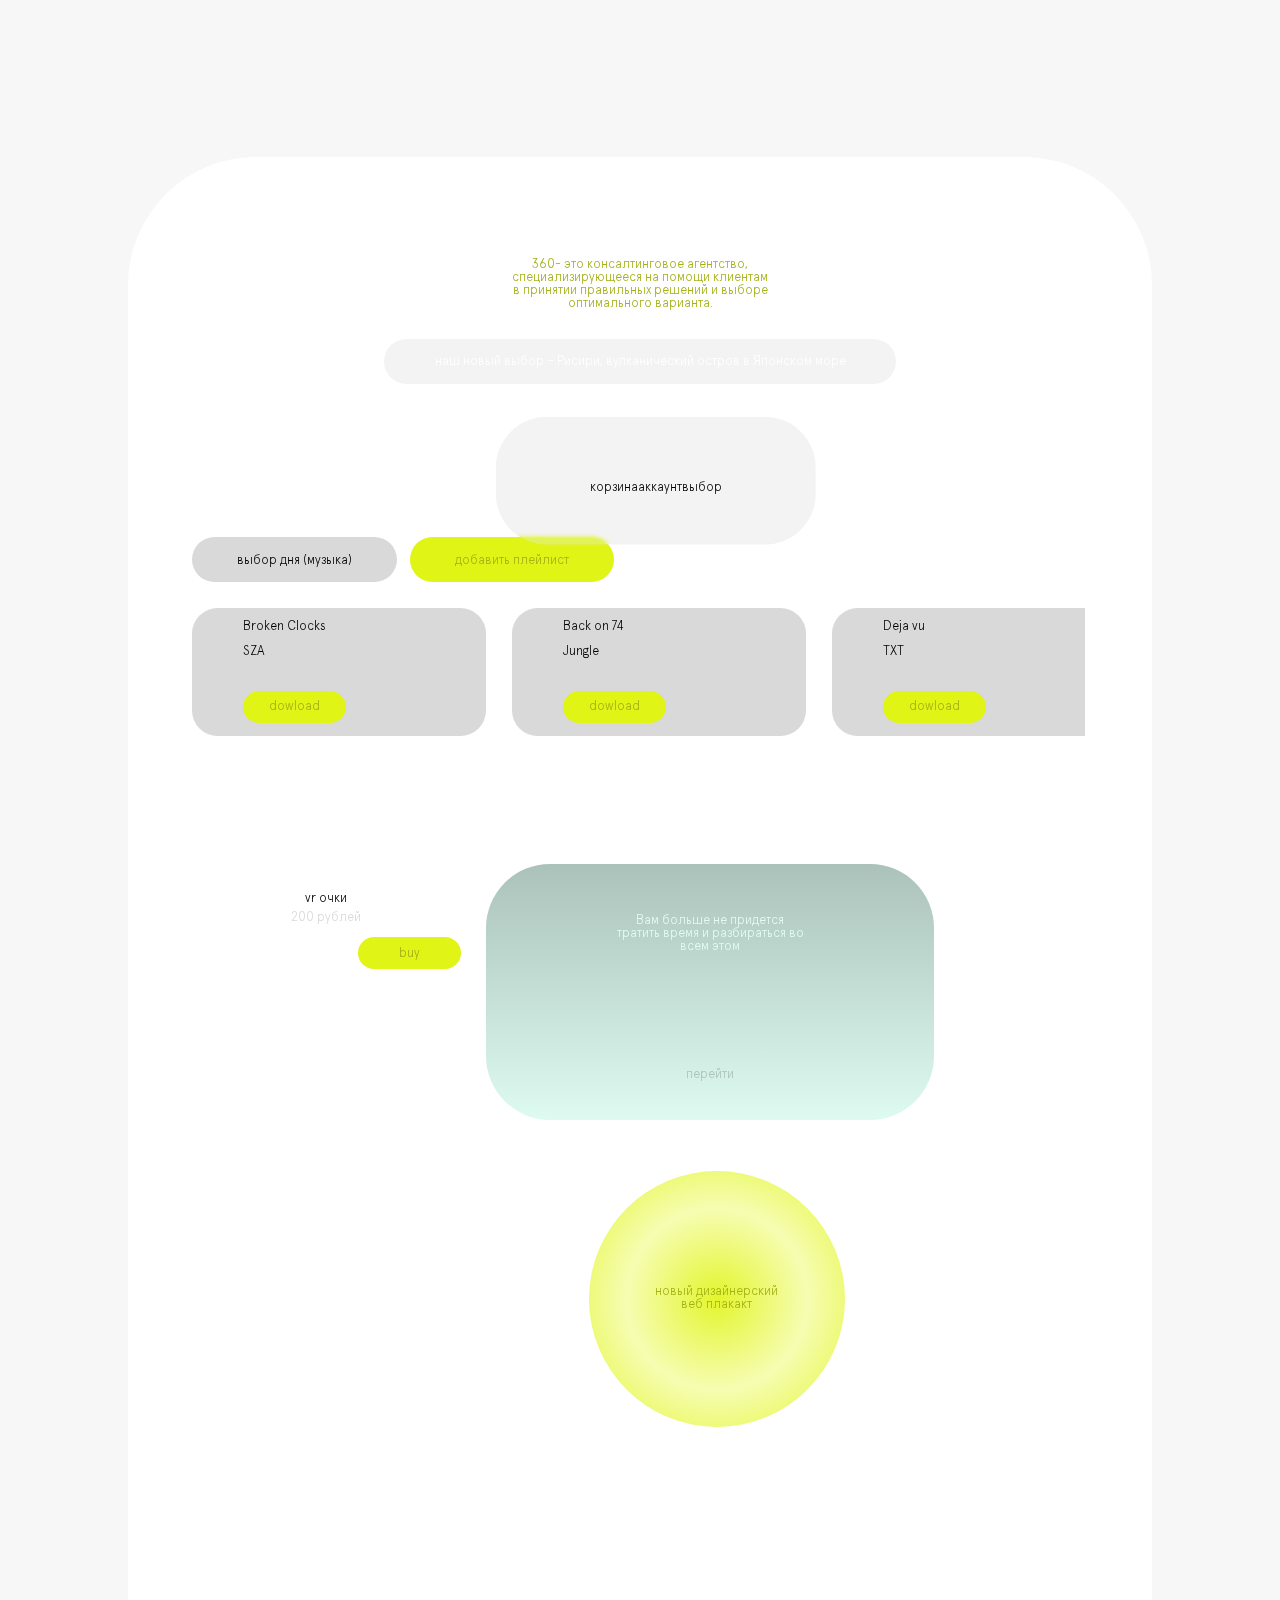
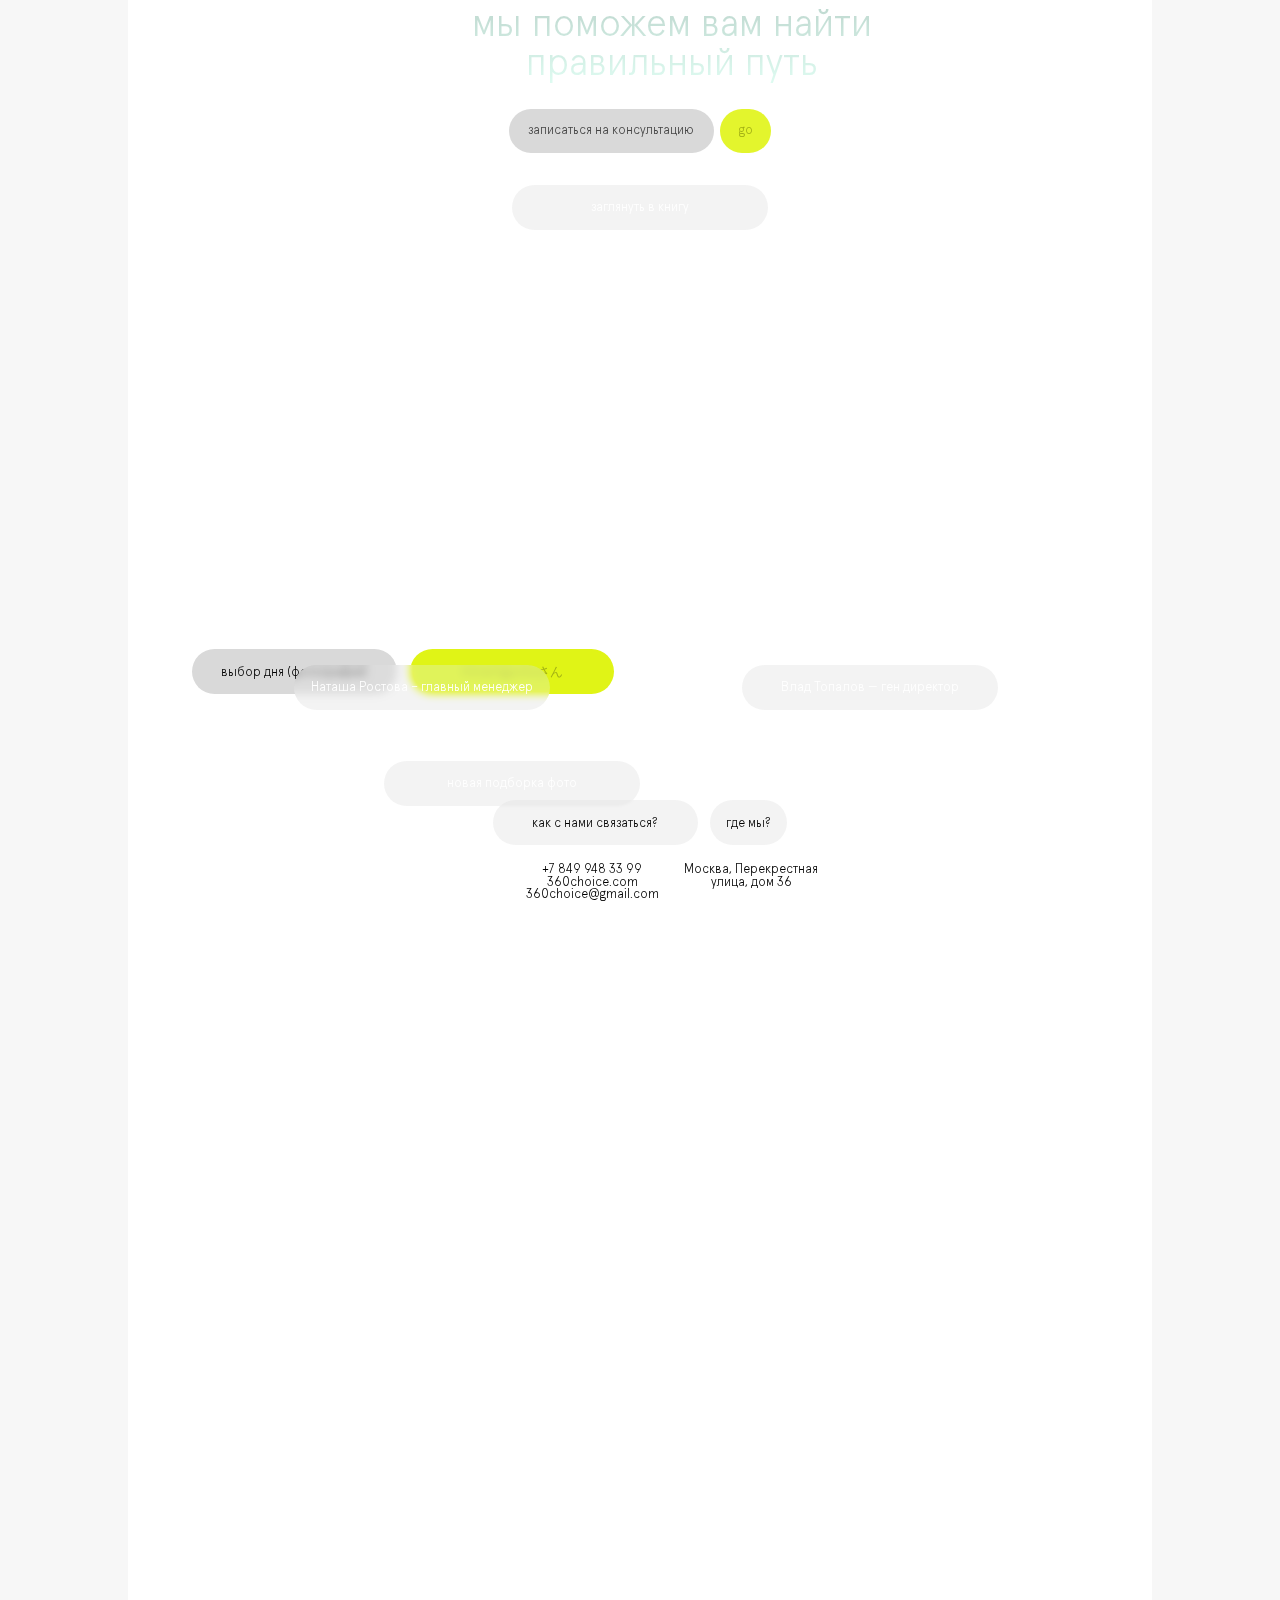
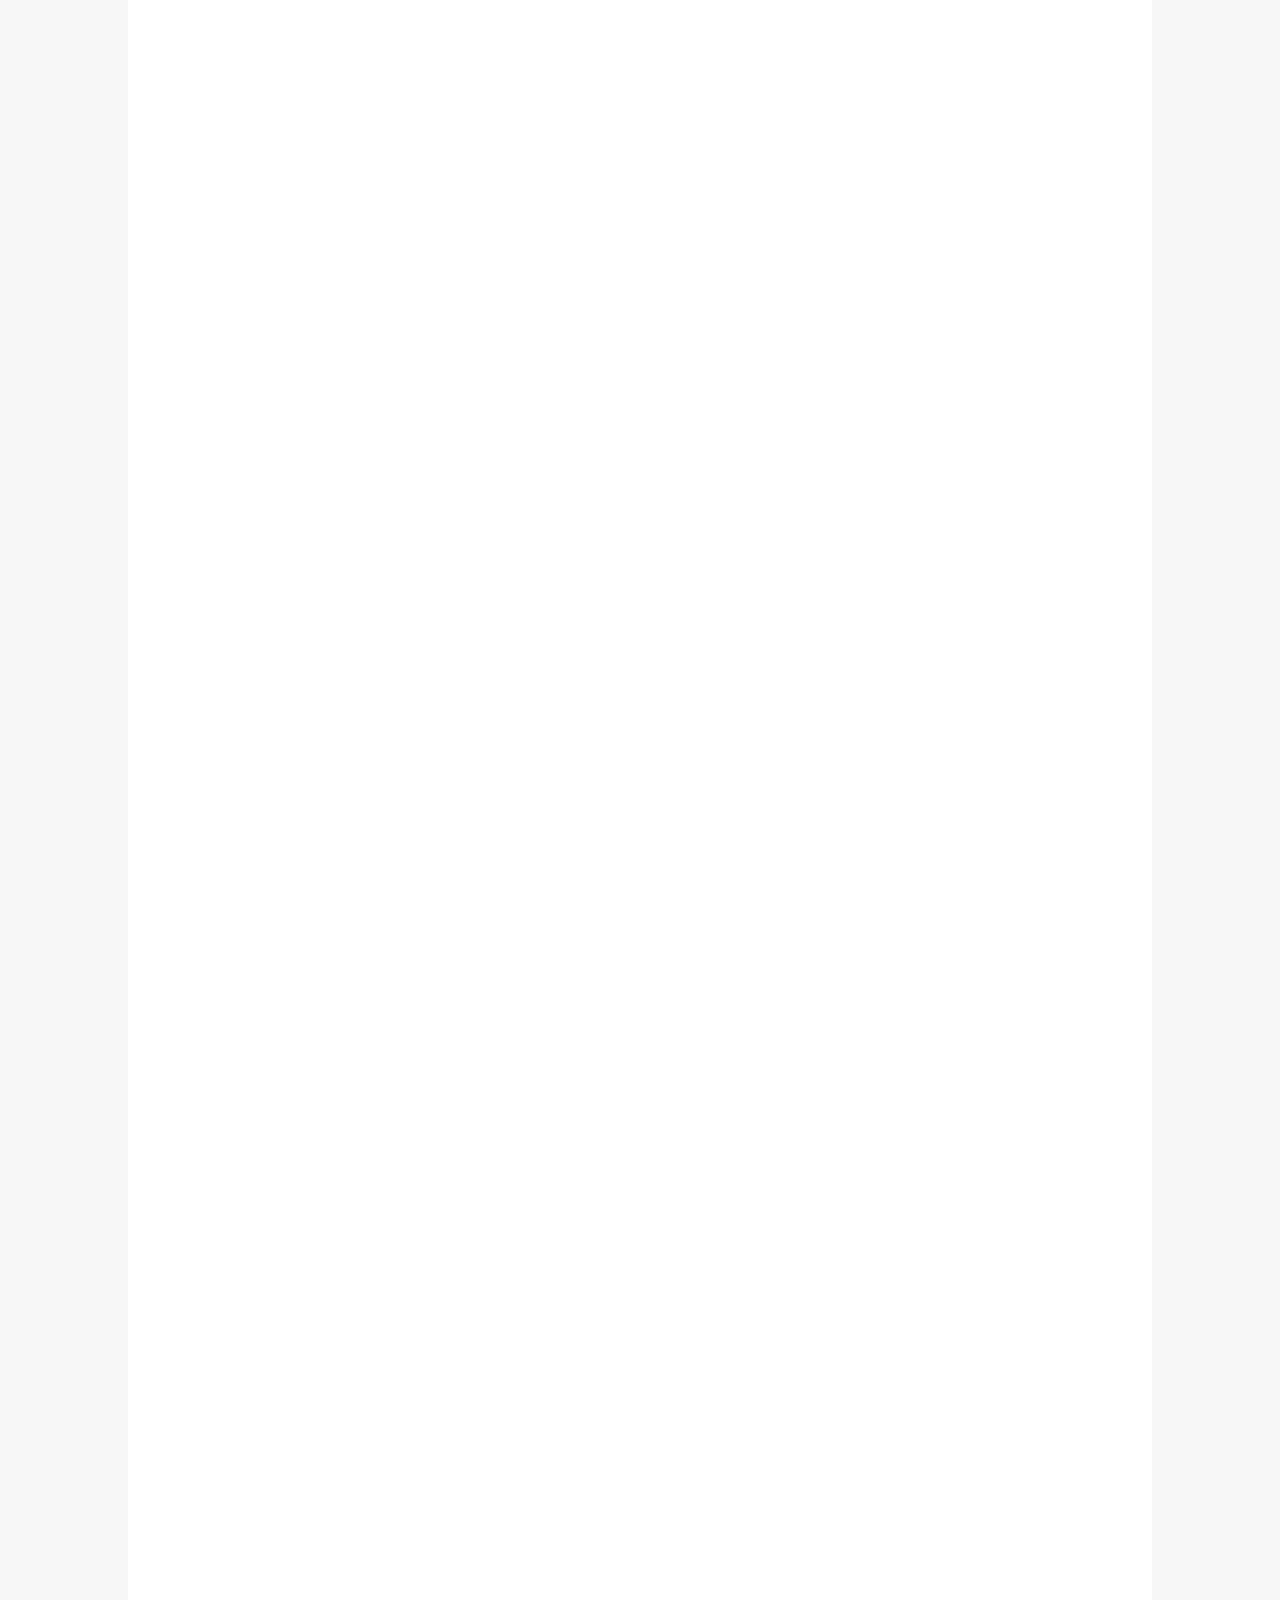
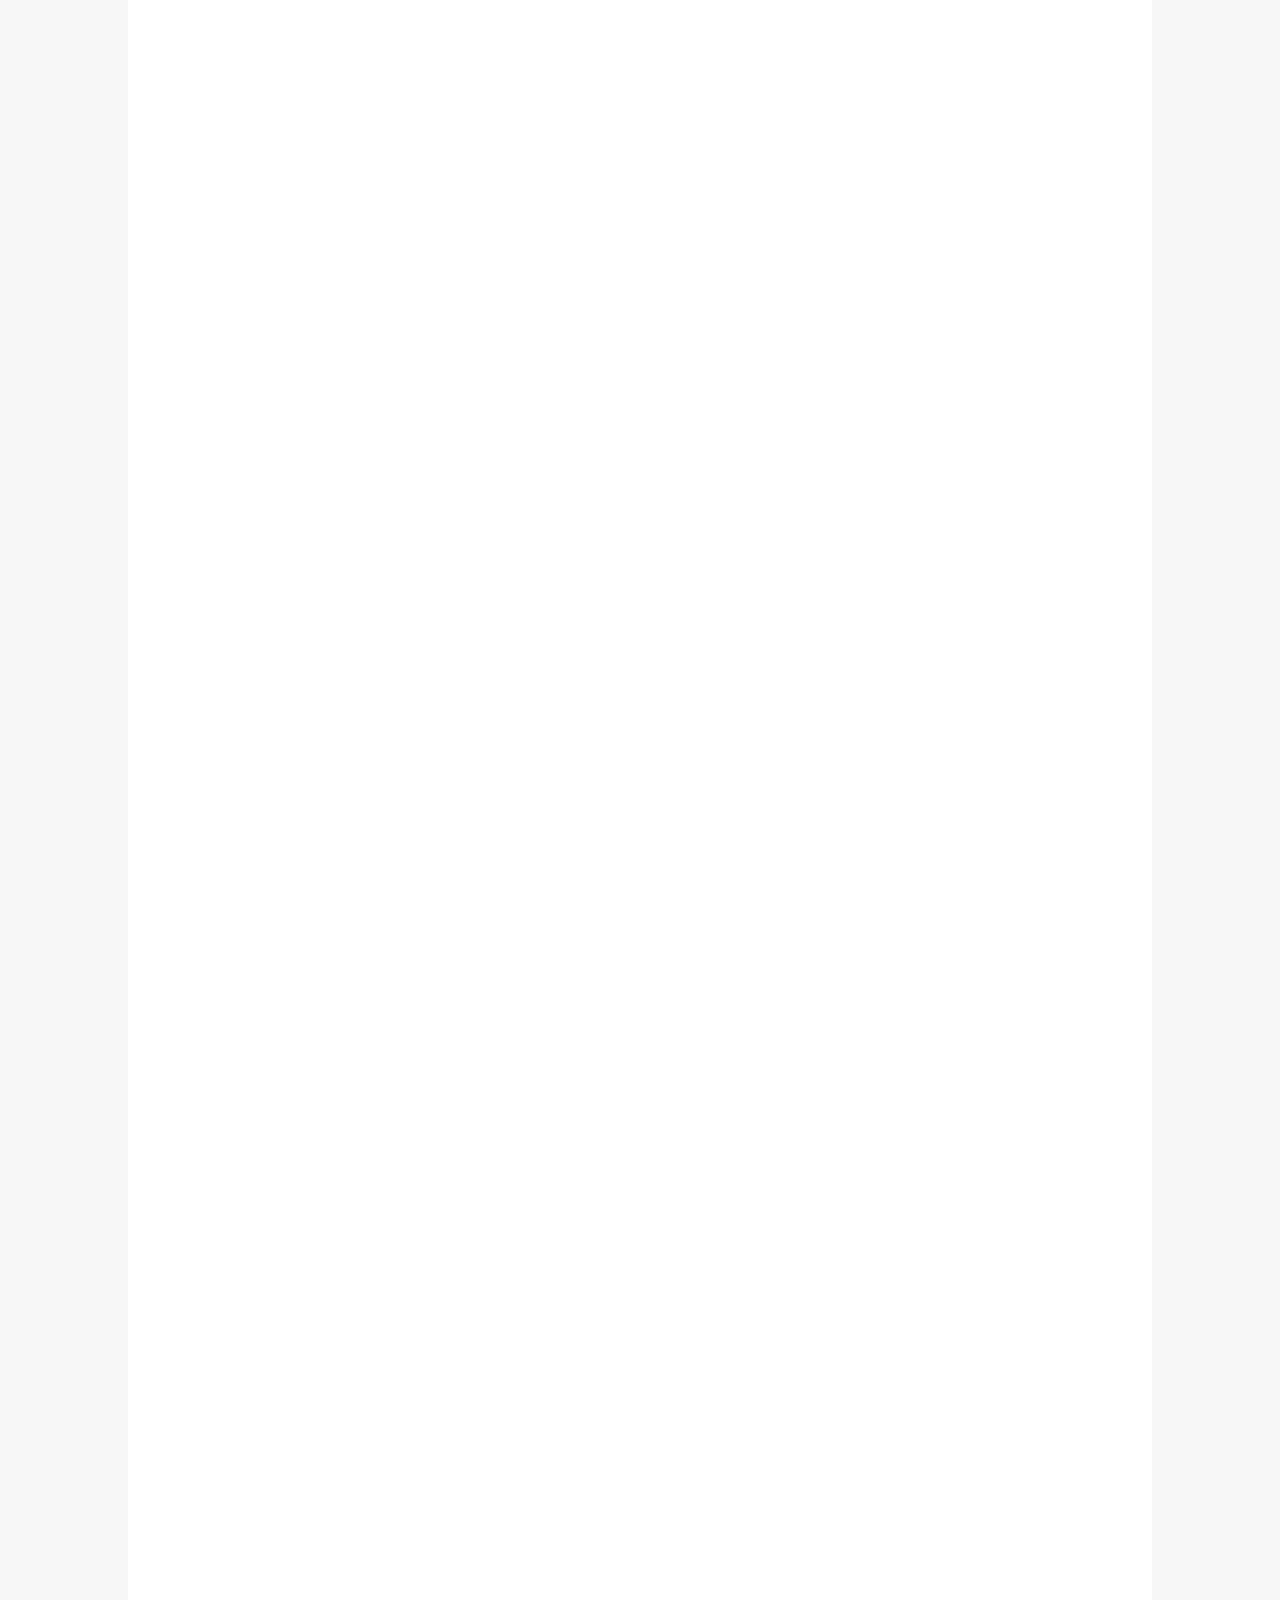
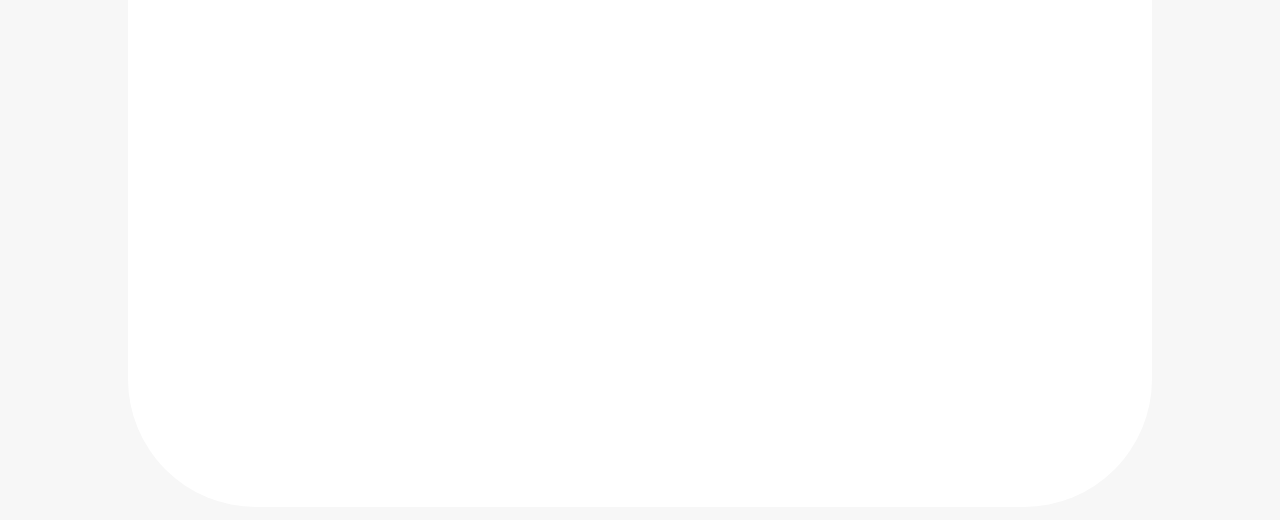
==== index.html @ fab10bd6 "Add files via upload" ====
<!DOCTYPE html>
<html lang="ru" dir="ltr">
  <head>
    <meta charset="utf-8">
    <meta name="viewport" content="width=device-width, initial-scale=1.0">
    <title>.</title>
      <link rel="icon" href=""> 
      <link href="./stylesheets/style.css" rel="stylesheet" type="text/css"/>
      <script src="./javascripts/java-script.js" charset="utf-8"></script>
      <script src="./javascripts/alert.js" charset="utf-8"></script>
      <script src="./javascripts/menu.js" charset="utf-8"></script>
  </head>
  <body>
  <style> body{background: #F7F7F7;} </style>
  
  <!-- меню плюс лого -->
    <a href="index.html"><div class="logo"><img src="img/logo.png" alt=""></div></a>
      
  <!--окно меню -->
  <div class="menuopen menuindex">
    <img class="menuclose" src="./img/close.png" alt="">
    <a href="service.html"><div class="u"><h1>услуги</h1></div></a>
    <a href="book.html"><div class="b"><h1>книги</h1></div></a>
    <a href="shop.html"><div class="m"><h1>мерч</h1></div></a>
    <a href="posters.html"><div class="s"><h1>события</h1></div></a>
  </div>

      <!-- движещееся меню -->
      <div class="divmenubar">
        <div class="cartdiv"> 
          <img  class="cartcross"  src="./img/close.png" alt="">
          <div class="pen">
            <img src="./img/pen.png" alt="">
            <h1>набор карандашей <br>200 рублей</h1>
          </div>
          <div class="order"><h1>оформить заказ</h1></div>
        </div>

        <div class="accountdiv"> 
        <img  class="closeimg3"  src="./img/close.png" alt="">
          <img class="accountface" src="./img/accountface.png" alt="">
          <h1>анна клейменова</h1>
          <h1>жен/ 27.05.2000</h1>
          <div class="history"><h1>история заказов</h1></div>
        </div>

        <div class="choicediv"> 
          <img  class="choicecross"  src="./img/close.png" alt="">
          <h1>у вас пока ничего не добавлено</h1>
          <div class="historyadd"><h1>добавить</h1></div>
        </div>
      <div class="menubar">
        <div class="cart">
          <img class="cartimg" src="img/cart.png" alt="">
          <p>корзина</p>
        </div>
        <div class="account">
          <img class="accountimg" src="img/account.png" alt="">
          <p>аккаунт</p>
        </div>
        <div class="choice"> 
          <img class="choiceimg" src="img/choice.png" alt="">
          <p>выбор</p>
        </div> 
      </div>
    </div>


      <div class="menuallert">
        <div class="menu"> <img class="menu" src="img/menu.png" alt=""></div>
    
        <div class="allertyellow">
            <div class="close1"><img  class="close1img" src="img/close.png" alt=""></div>
            <div>
                <h1>открытие нового филиала–
                Лаборатория решений</h1>
            </div>
        </div>
        <div class="allertblue">
            <div class="close2"><img class="close2img" src="img/close.png" alt=""></div>
            <div>
                <h1>интересные новинки– <br>
                  2 книги о нашем пространстве</h1>
            </div>
        </div>
      </div>


    <!-- основной фрейм -->
      <div class="mainbody">
        <div class="maintext"><h1>360- это консалтинговое агентство, <br> специализирующееся на помощи клиентам <br>
          в принятии правильных решений и выборе <br> оптимального варианта.</h1></div>

          
          <div class="block1">
            <img class="back" src="img/back.png" alt="">
            <!-- текст на фото -->
          <div class="seaphoto">
            <div class="box"><h1 class="seaphototext">наш новый выбор – Рисири, вулканический остров в Японском море</h1>
            </div>
          </div>
          </div>

        <!-- блок 2: выбор дня музыка -->
          <div class="block2">
            <div class="textblock">
            <div  class="musictext1"><h1>выбор дня (музыка)</h1></div>
            <div class="musictext2"><h1>добавить плейлист</h1></div>
          </div>


          <!-- коробочка для карточек -->
          <div class="cardsbox">
          <!-- карточка 1 -->
          <div class="cards">
            <div class="comptmusic">
              <img class="musicimg" src="./img/brokenclocks.png" alt="">

              <div class="musictext3">
              <h1>Broken Clocks</h1>
              <p>SZA</p>
              <div class="dowload"><h1>dowload</h1></div>
            </div>
            </div>
          </div>

          <!-- карточка 2 -->
          <div class="cards">
            <div class="comptmusic">
              <img class="musicimg" src="./img/backon74.png" alt="">
              <div class="musictext3">
              <h1>Back on 74</h1>
              <p>Jungle</p>
              <div class="dowload"><h1>dowload</h1></div>
            </div>
            </div>
          </div>

          <!-- карточка 3 -->
          <div class="cards">
            <div class="comptmusic">
              <img class="musicimg" src="./img/dejavu.png" alt="">
              <div class="musictext3">
              <h1>Deja vu</h1>
              <p>TXT</p>
              <div class="dowload"><h1>dowload</h1></div>
            </div>
            </div>
          </div>

          <!-- карточка 4 -->
          <div class="cards">
            <div class="comptmusic">
              <img class="musicimg" src="./img/glu.png" alt="">

              <div class="musictext3">
              <h1>GLU</h1>
              <p>Usher</p>
              <div class="dowload"><h1>dowload</h1></div>
            </div>
            </div>
          </div>

          <!-- карточка 5 -->
          <div class="cards">
            <div class="comptmusic">
              <img class="musicimg" src="./img/illusion.png" alt="">

              <div class="musictext3">
              <h1>Illusion</h1>
              <p>Dua Lipa</p>
              <div class="dowload"><h1>dowload</h1></div>
            </div>
            </div>
          </div>

          <!-- карточка 6 -->
          <div class="cards">
            <div class="comptmusic">
              <img class="musicimg" src="./img/magnetic.png" alt="">

              <div class="musictext3">
              <h1>Magnetic</h1>
              <p>Illit</p>
              <div class="dowload"><h1>dowload</h1></div>
            </div>
          </div>
          </div>

        </div>
        </div>

        <!-- блок 3: реклама -->
        <div class="block3" >
          <!-- картинка с очками -->
          <div class="vr"> <img class="vrimg" src="./img/vr.png" alt="">
            <div  class="vrtext">
          <h1>vr очки</h1>
          <p>200 рублей</p>
        </div>
          <div class="buy" ><p>buy</p></div>
        </div>

        <!-- ссылка на постеры -->
        <div class="posters">
          <!-- ссылка на первый постер -->
          <a target="_blank" href="https://bossmaria.github.io/360-choice/">
            <div class="poster1">
            <div class="poster1text">
              <h1>Вам больше не придется тратить время
              и разбираться во всем этом</h1>
            <p>перейти </p>
            </div> 
            </div> </a> 

        <!-- ссылка на второй потсер -->
        <a target="_blank" href="https://bossmaria.github.io/-360/">
          <div class="poster2"><h1>новый дизайнерский <br>  веб плакакт</h1></div></a> 
        </div>
      </div>

      <!-- блок 4 -->
      <div class="block4">
        <h2>мы поможем вам найти<br> правильный путь </h2>
        </div>

        <!-- блок 5 -->
      <div class="block5">
        <div class="block5text"><h1>записаться на консультацию</h1></div>
        <div class="block5text1"><p>go</p></div>
      </div>

      <!-- блок 6 -->
      <div class="block6">
        <div> 
          <div class="woman"> <img src="./img/businesswoman .png" alt=""> </div>
        <div class="girltext1"><h1>Наташа Ростова – главный менеджер</h1></div>
        <div class="girltext2"><h1>мне нравится помогать наши
          клиента, это работа мечты</h1>
        <img class="left" src="./img/left.png" alt=""></div>
        </div>

        <div> <img class="man"src="./img/businessman .png" alt="">
          <div class="mantext1"><h1>Влад Топалов — ген директор</h1></div>
          <div class="mantext2"><h1>люблю решать сложные задачи,<br>
            поэтому и работаю здесь</h1>
          <img class="right" src="./img/right.png" alt=""></div>
        </div>
      </div>

      <!-- блок 7 -->
      <div class="block7">
        <div ><img class="space" src="./img/space.png" alt="">
        </div>
        <a href="book.html"><div class="booktext"><h1>заглянуть в книгу</h1></div></a>
        
      </div>

      <!-- блок 8 -->
      <div class="block8">
        <div class="mountaindiv">
          <h1>новая подборка фото</h1>
          <img class="mountain" src="./img/mountain.png" alt=""></div>
        <img class="waterfall" src="./img/waterfall.png" alt="">
      </div>
        
      <!-- блок 9 -->
      <div class="block9">
        <div  class="phototext1"><h1>выбор дня (фотография)</h1></div>
        <div class="phototext2"><h1>minamigaokaさん</h1></div>
      </div>

      <!-- блок 10 -->
      <div class="block10">
        <img src="./img/гиф.gif" alt="">
      </div>

      <!-- footer -->
      <div class="footer">
        <div class="footerpart"> 
          <div class="footertext"> <h1>как с нами связаться?</h1></div> 
          <div class="footertext1"> <p>где мы?</p> </div> 
        </div>

        <div class="footerpart1" >
          <h1>+7 849 948 33 99 <br>
            360choice.com <br>
            360choice@gmail.com</h1>
          <p> Москва, Перекрестная <br> улица, дом 36</p>
        </div>
      </div>
          
      </div>

  </body>
</html>
---- stylesheets/style.css ----
@import "reset.css";/* сбрoc настроек браузера */
@import "content.css"; /* контент / содержимое  */
@import "adaptive.css";/* адаптивность */
@import "shop.css";/* магазин */
@import "poster.css";/* posters */
@import "service.css";/* service */
@import "book.css";/* book */
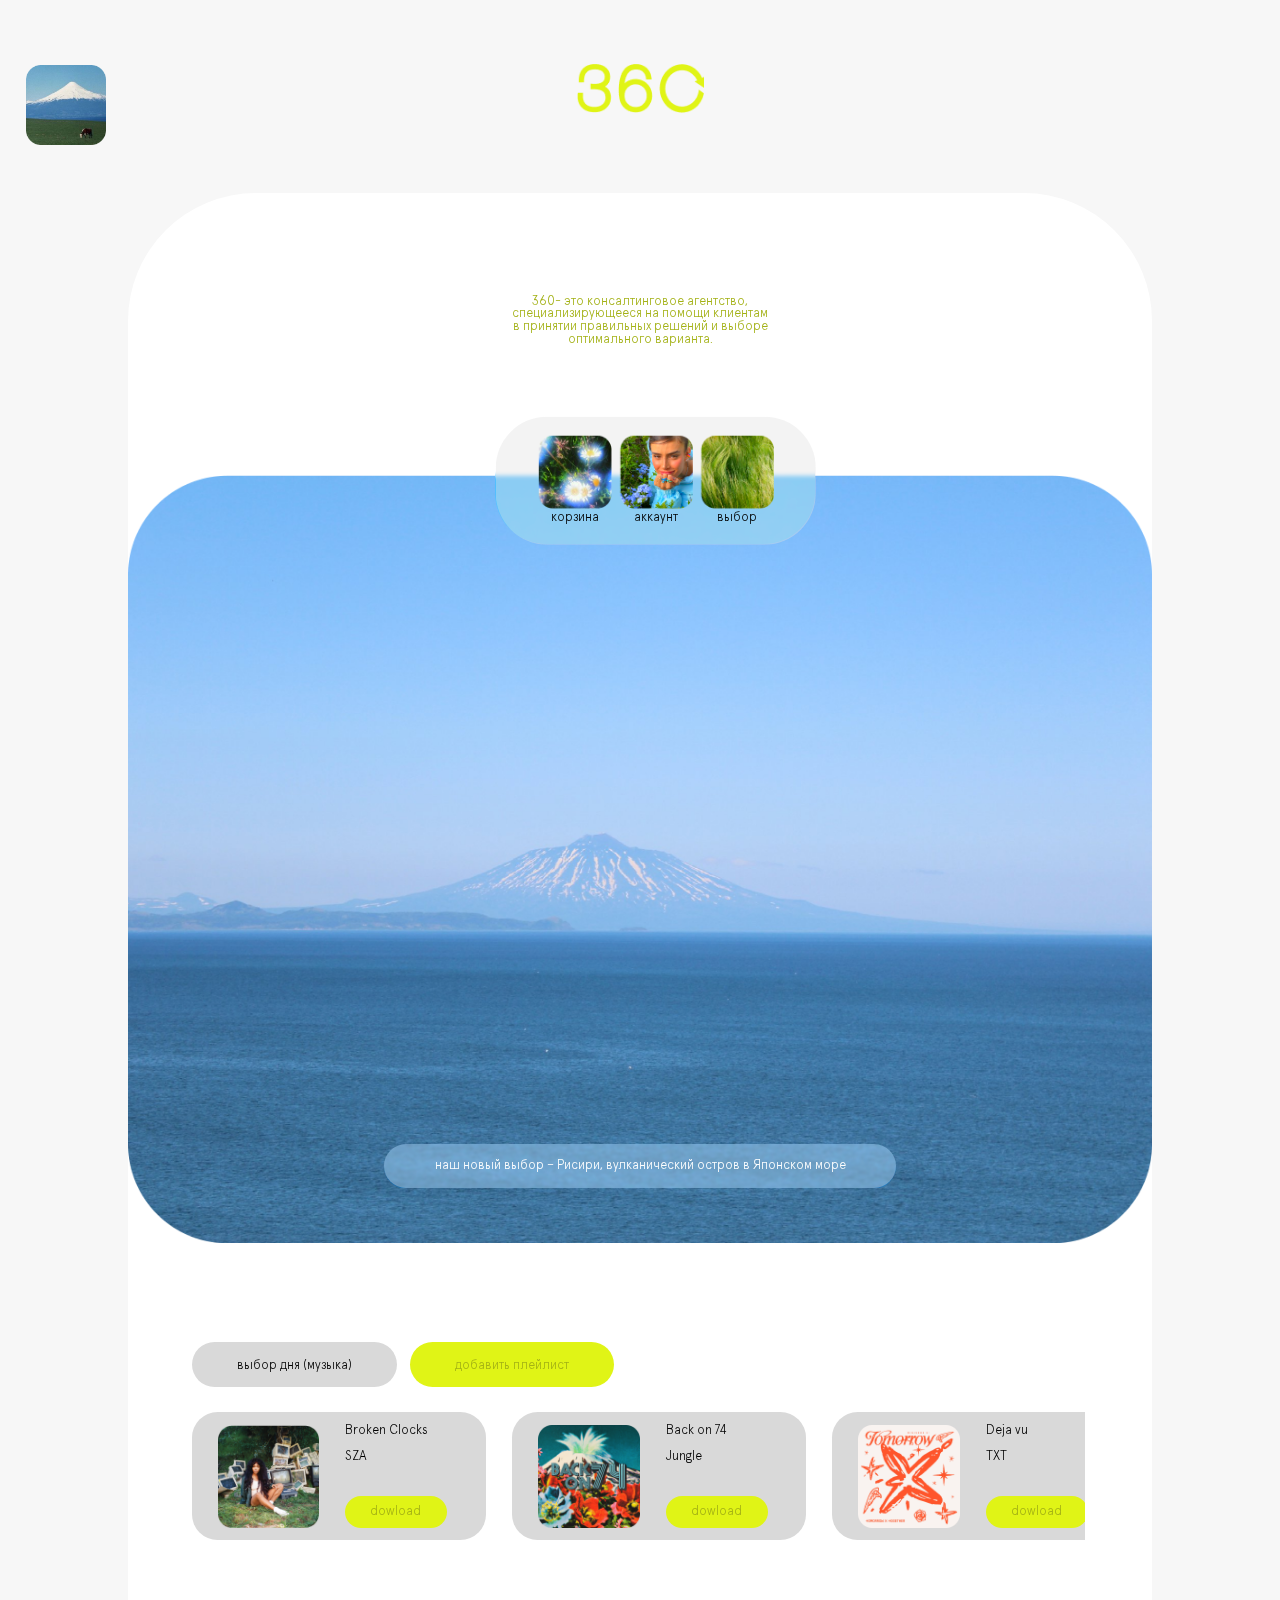
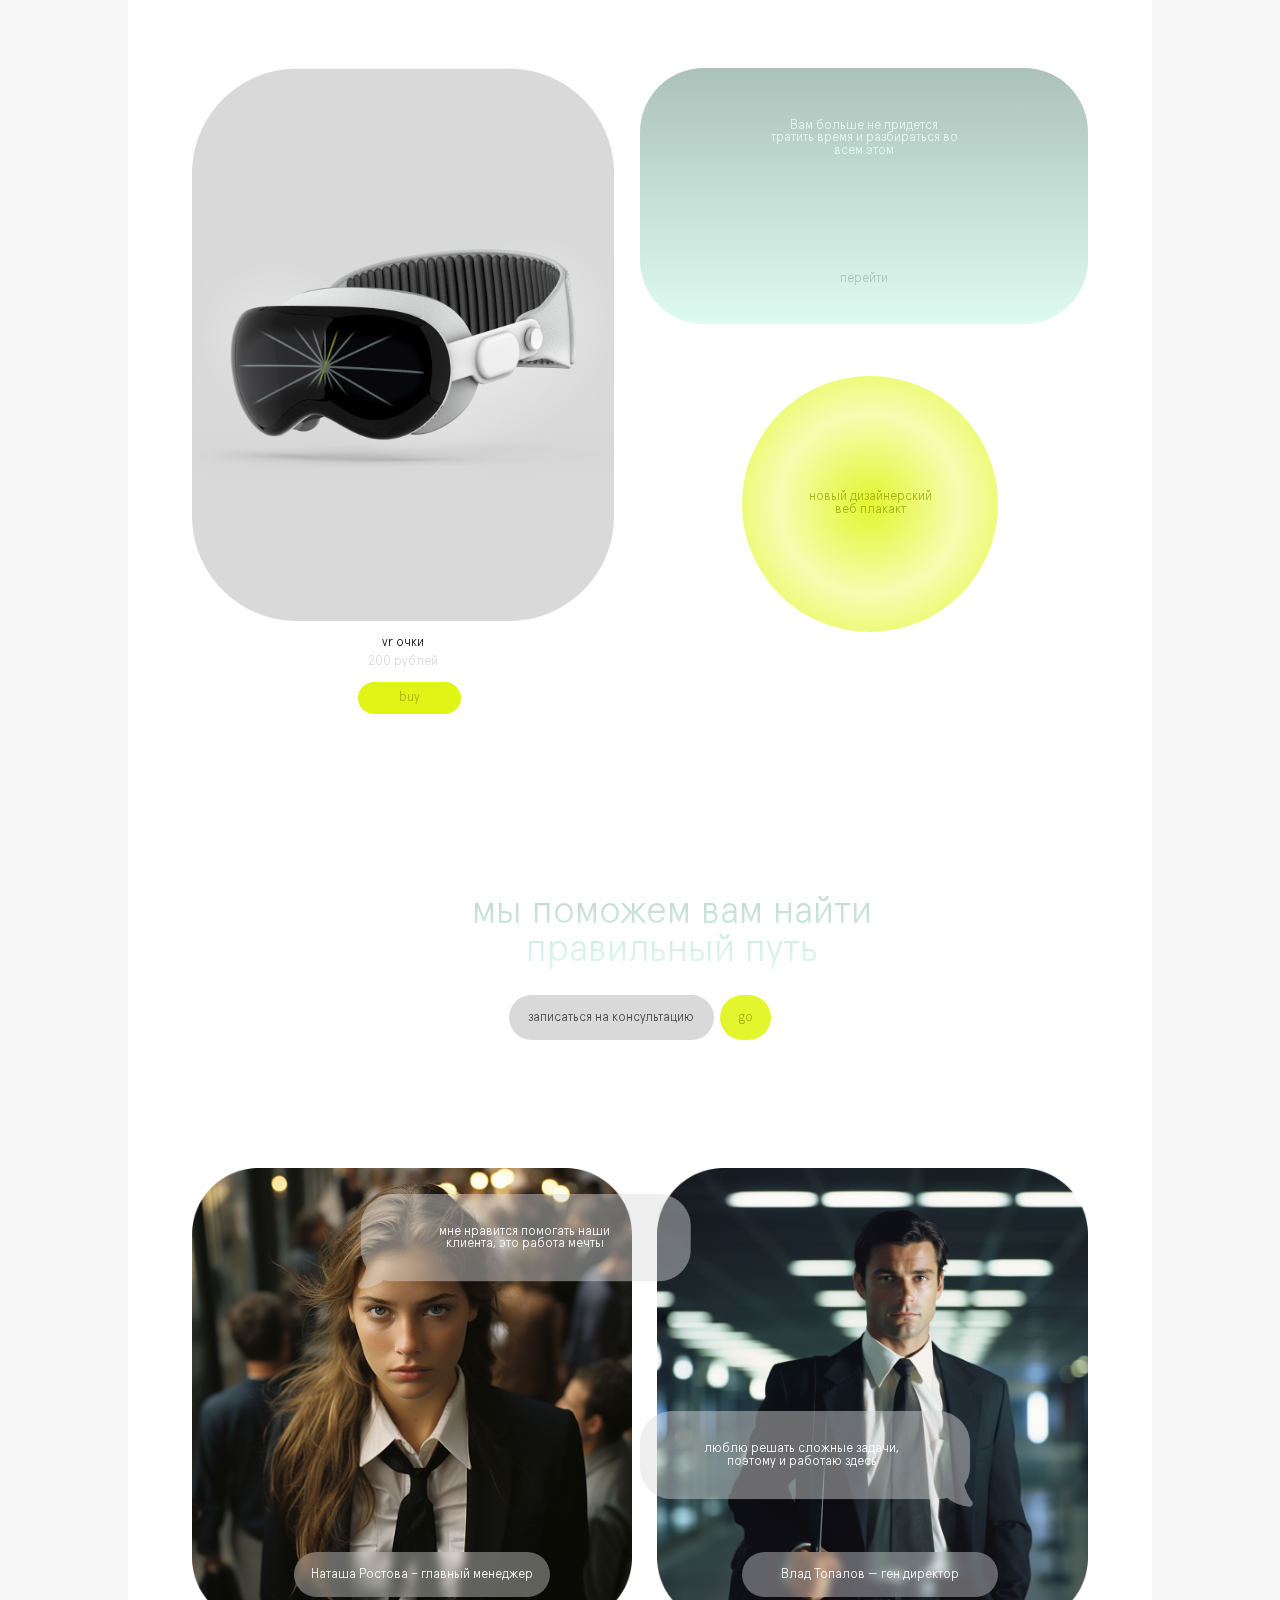
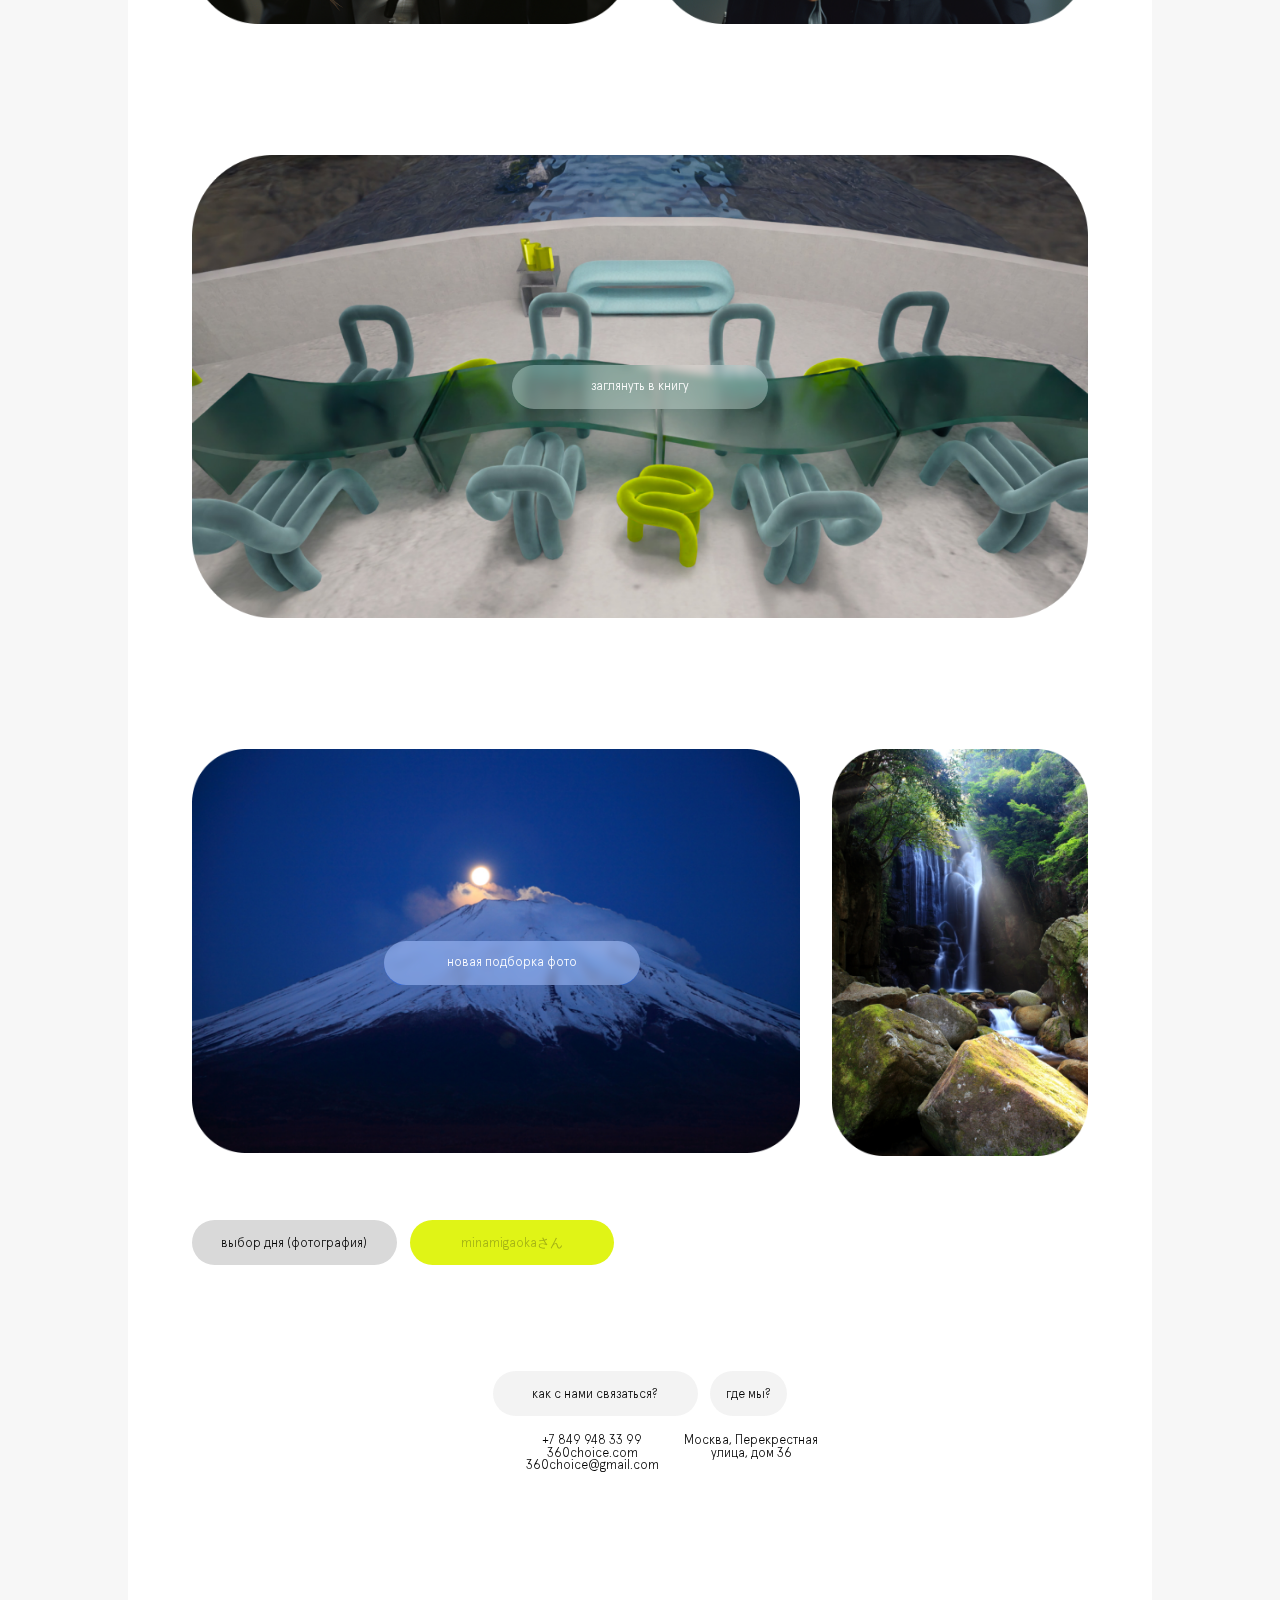
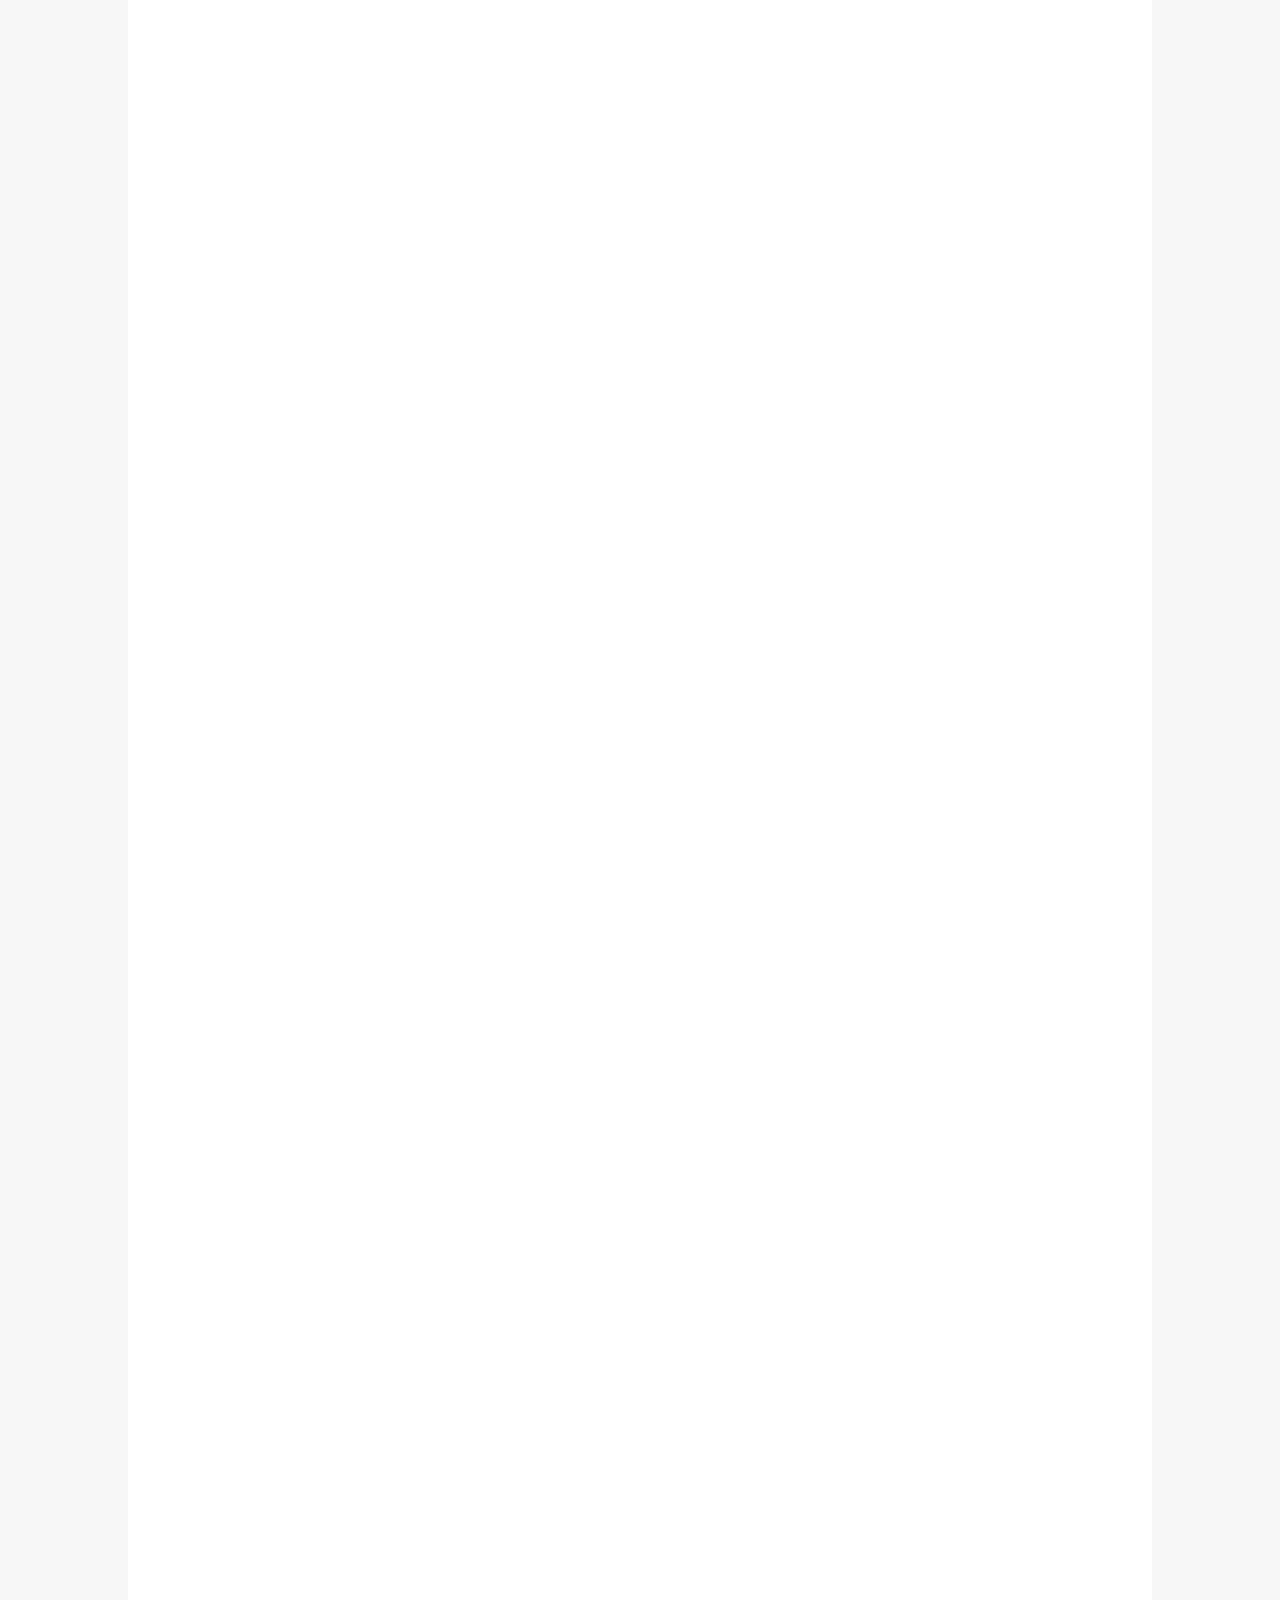
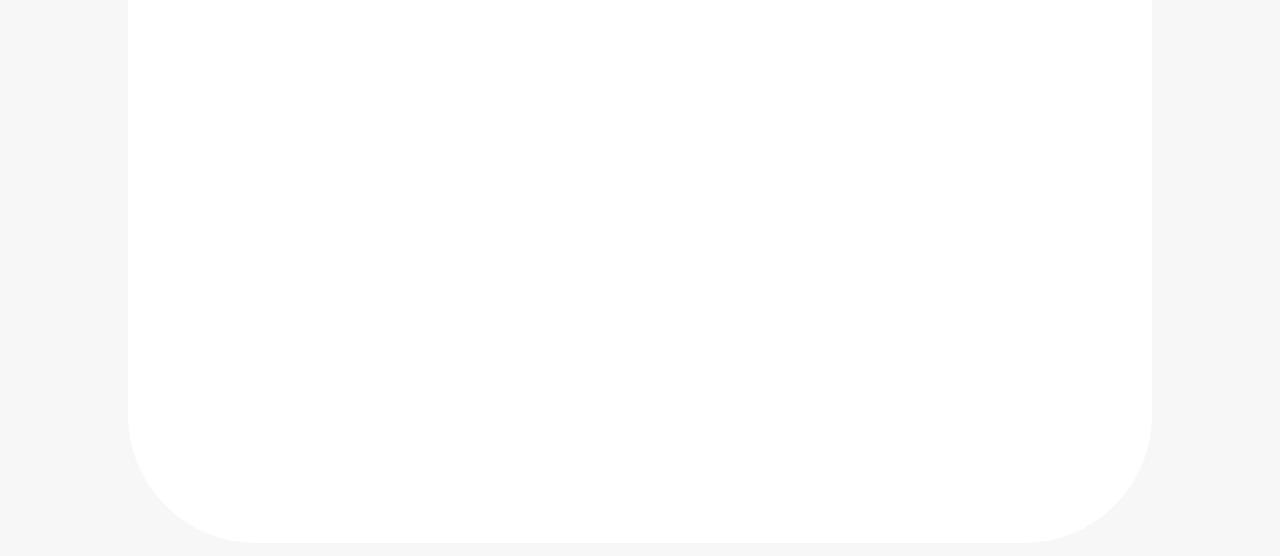
==== commit 2b9292b3: "Add files via upload" ====
--- a/index.html
+++ b/index.html
@@ -3,8 +3,8 @@
   <head>
     <meta charset="utf-8">
     <meta name="viewport" content="width=device-width, initial-scale=1.0">
-    <title>.</title>
-      <link rel="icon" href=""> 
+    <title>360</title>
+      <link rel="icon" type="image/png" href="./img/Union.png"> 
       <link href="./stylesheets/style.css" rel="stylesheet" type="text/css"/>
       <script src="./javascripts/java-script.js" charset="utf-8"></script>
       <script src="./javascripts/alert.js" charset="utf-8"></script>
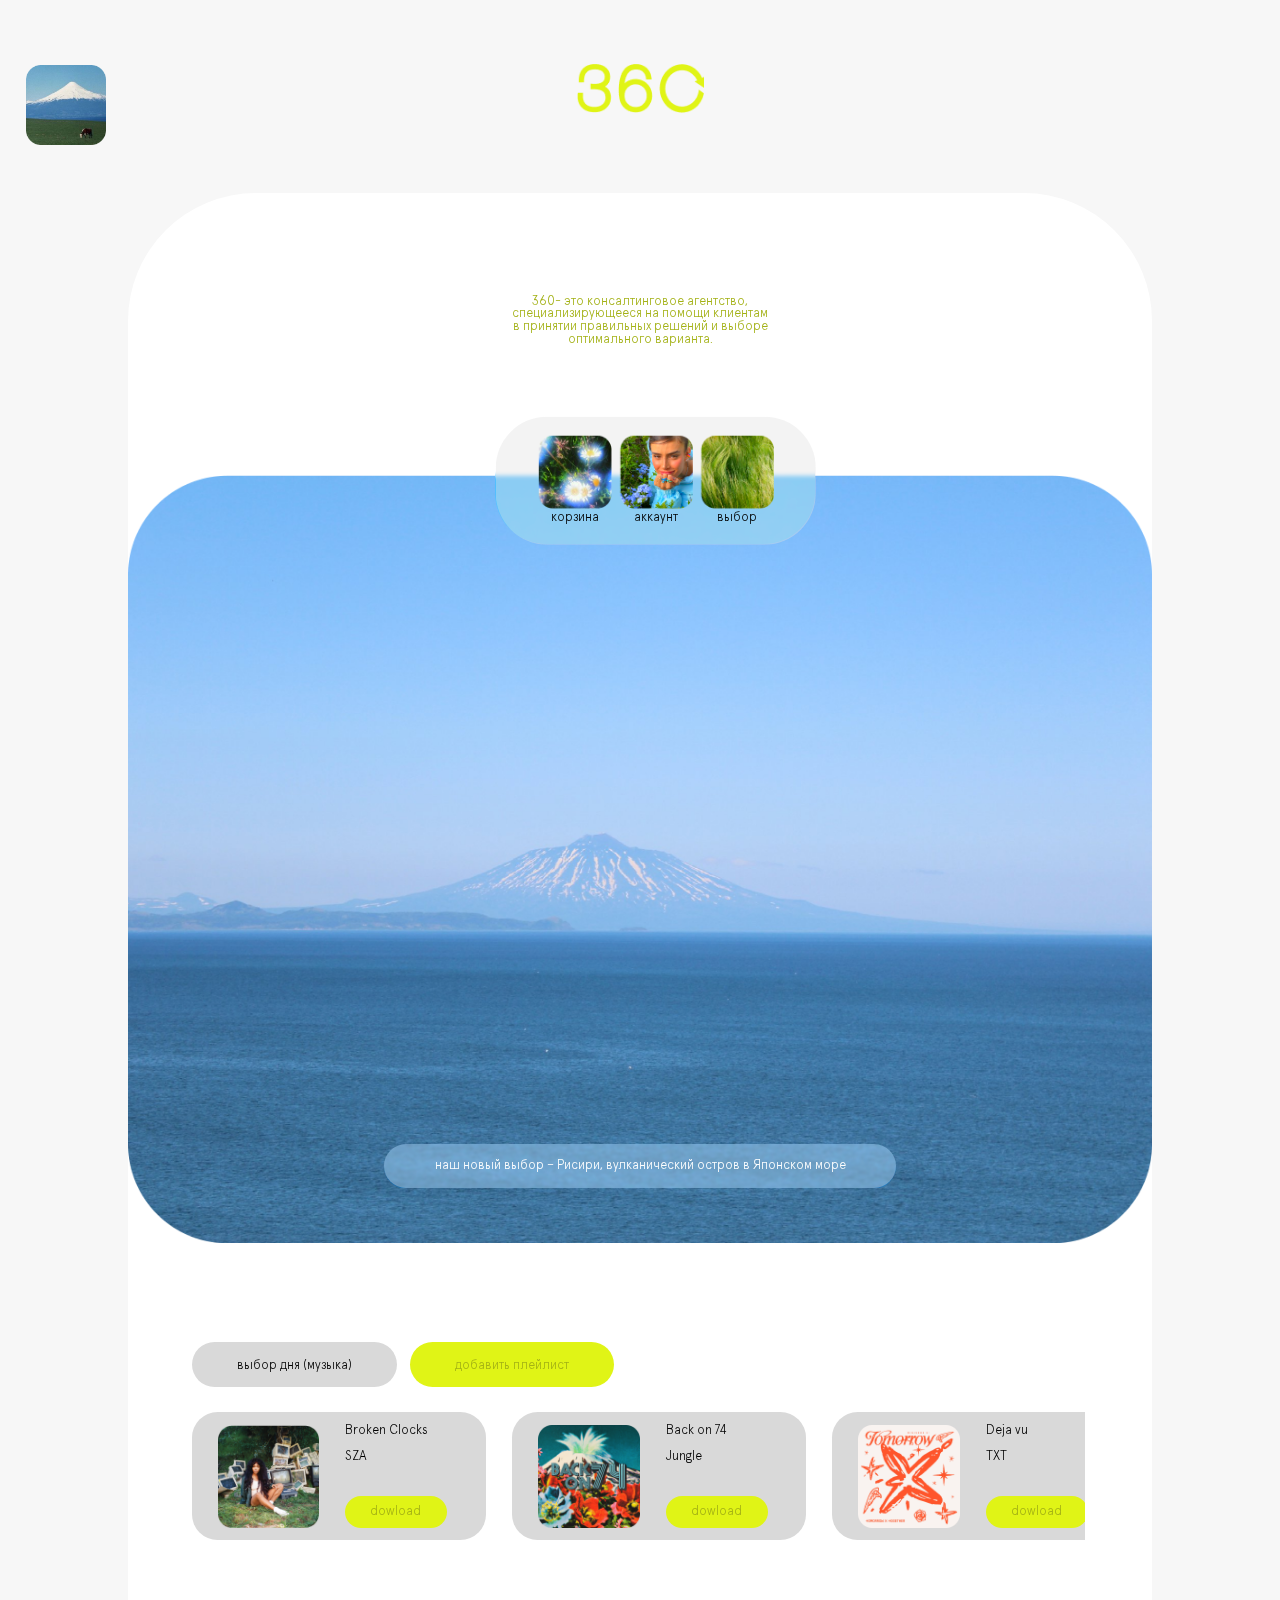
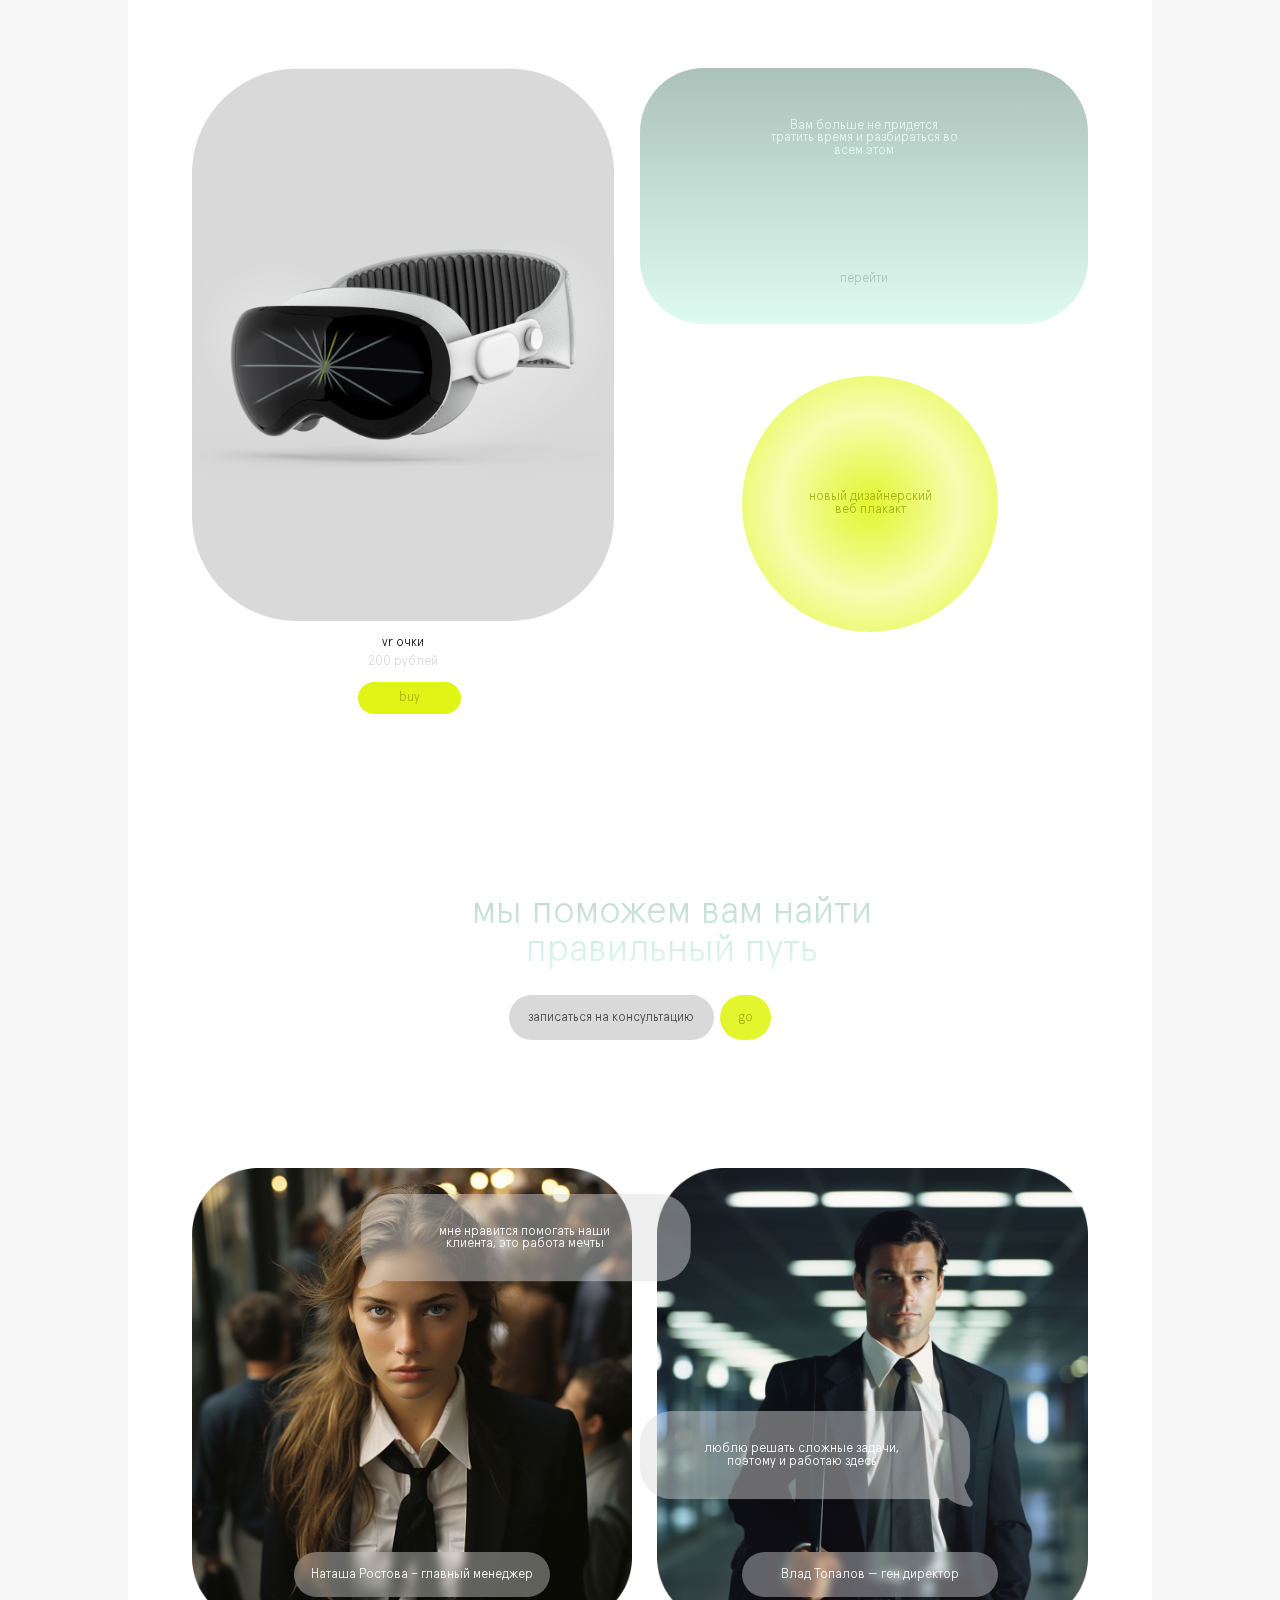
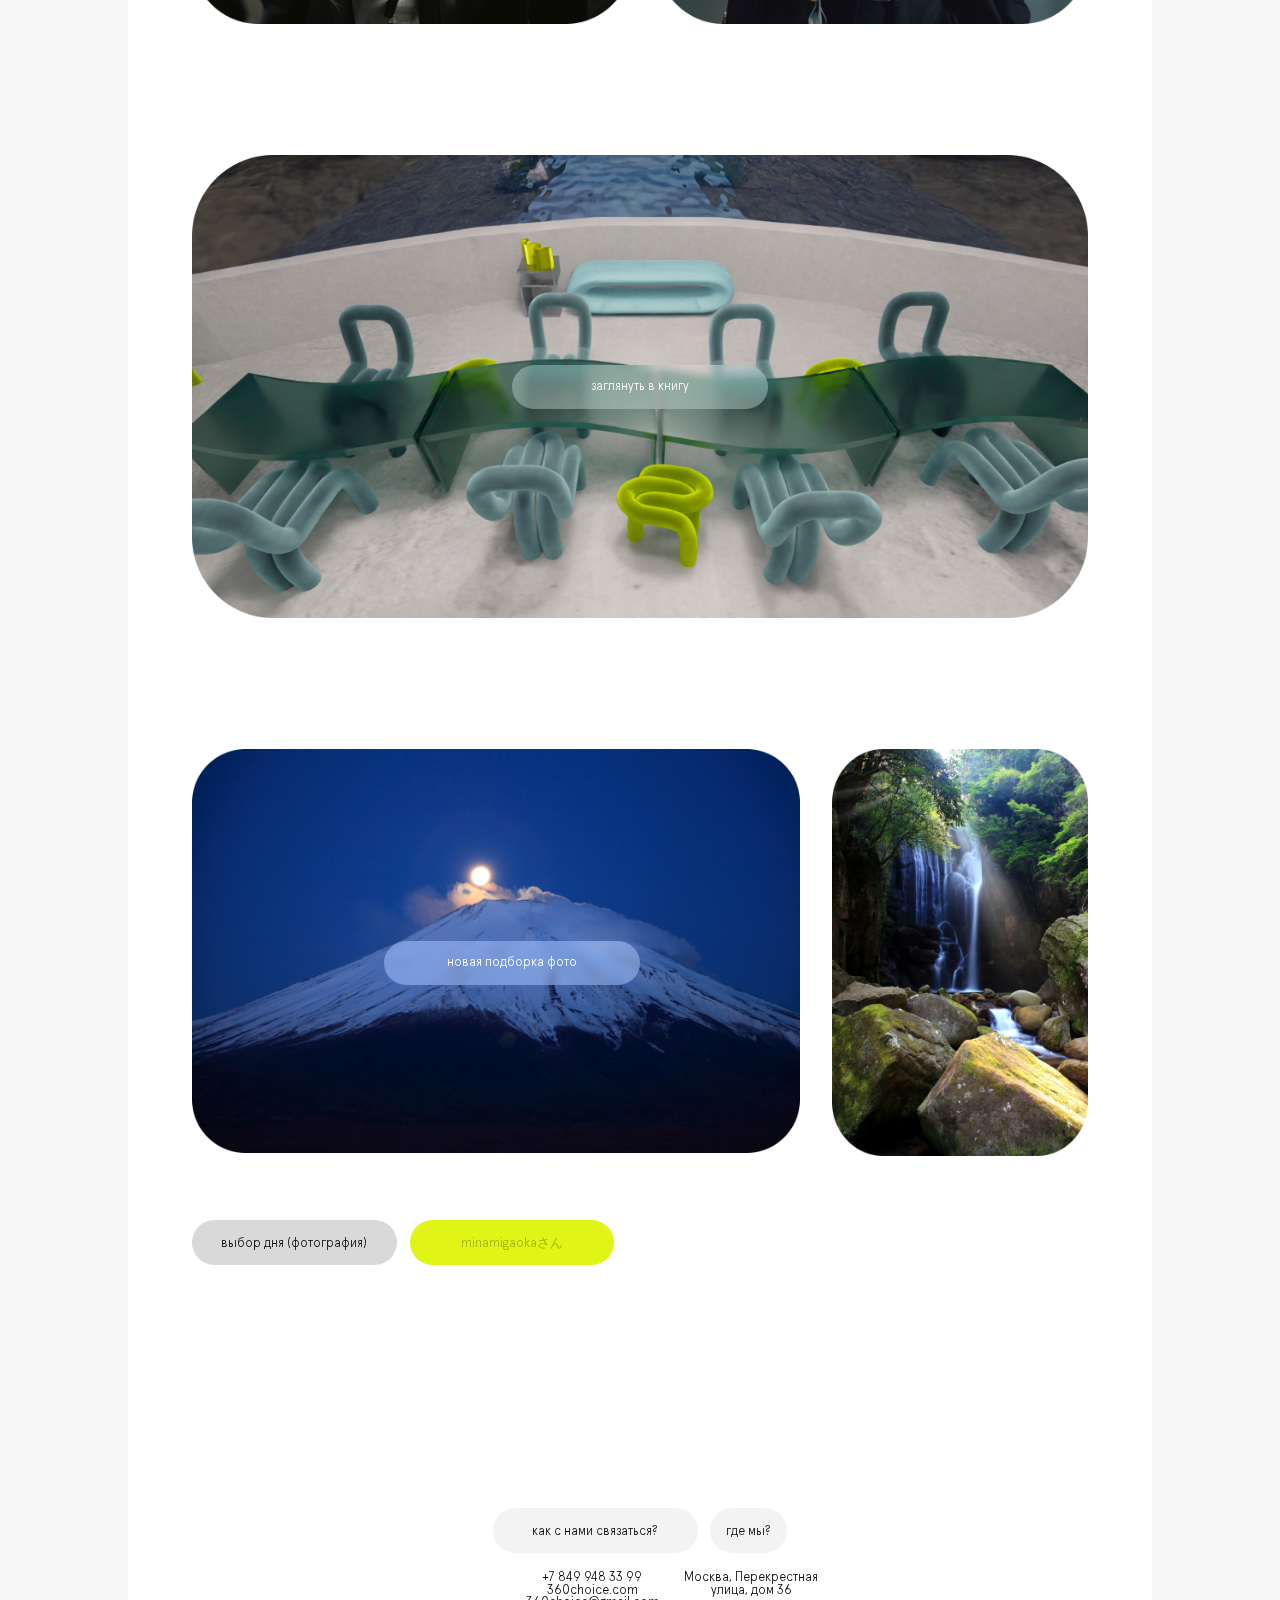
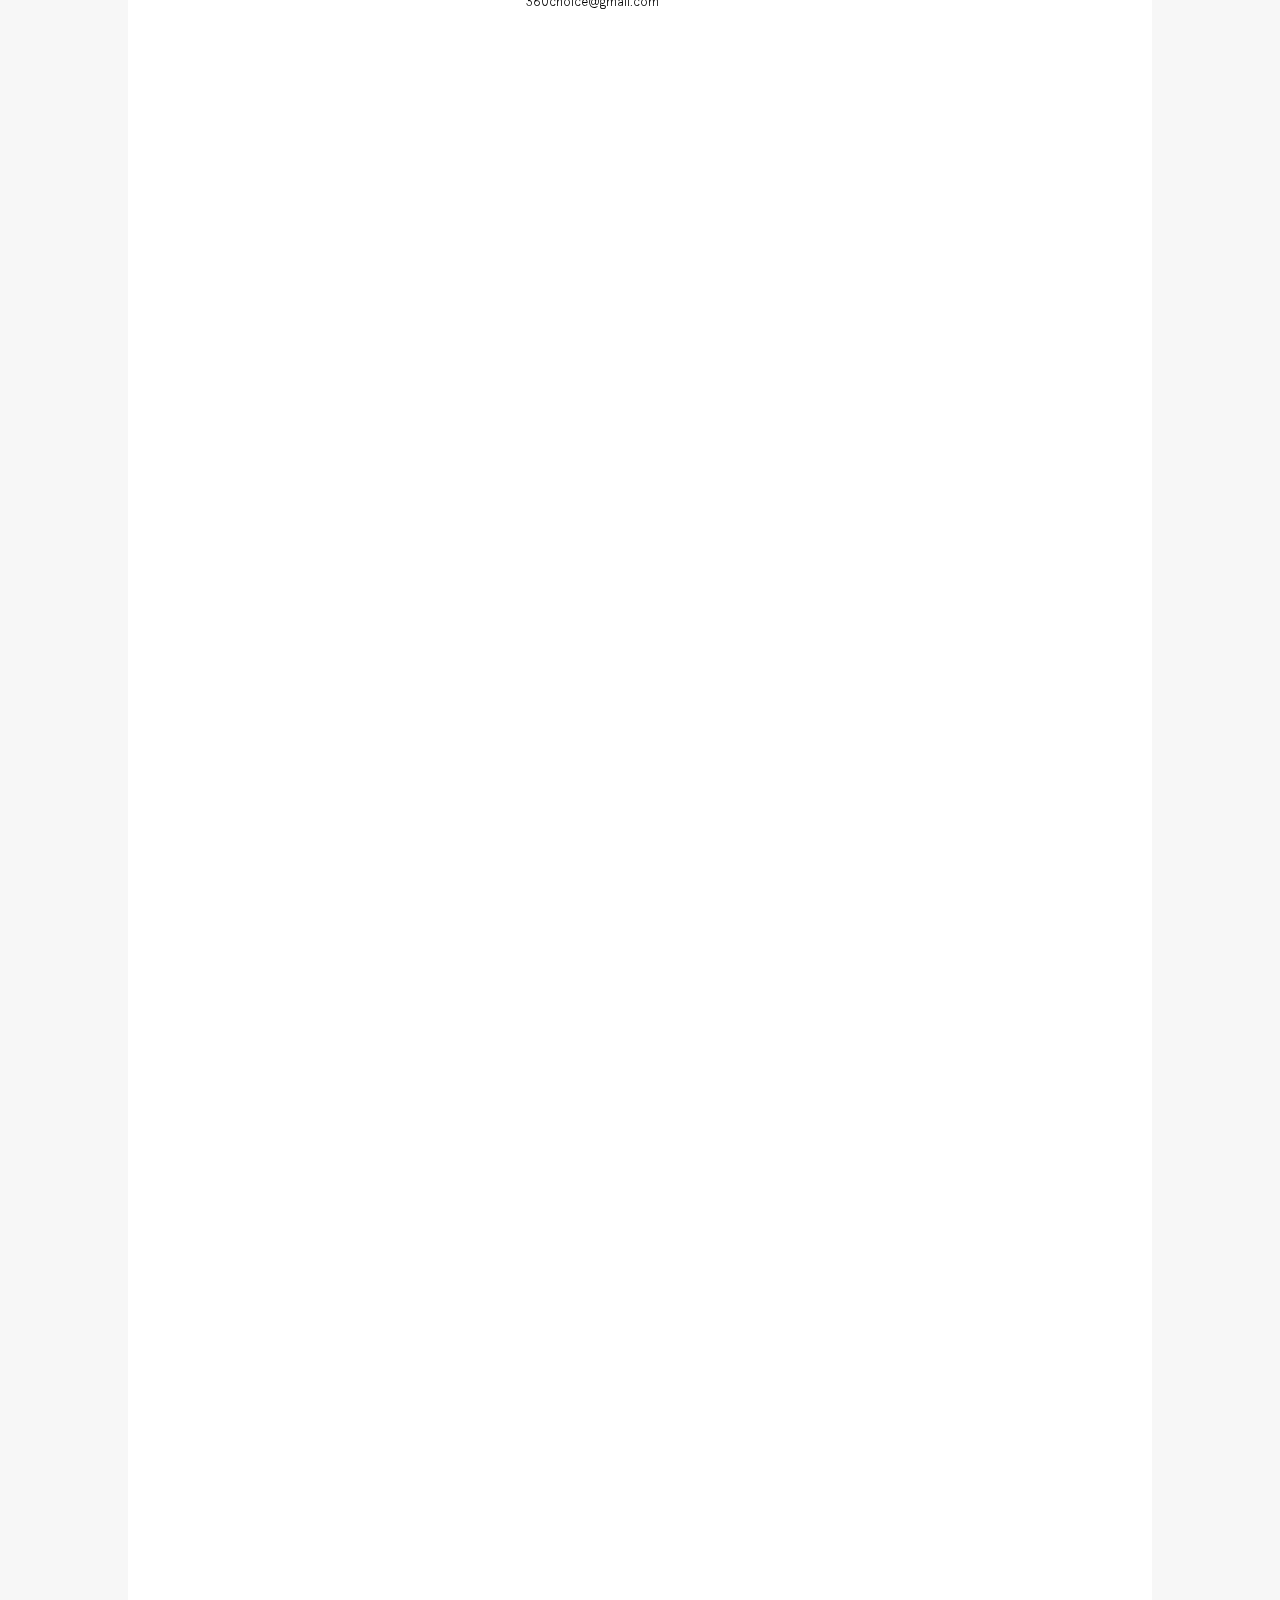
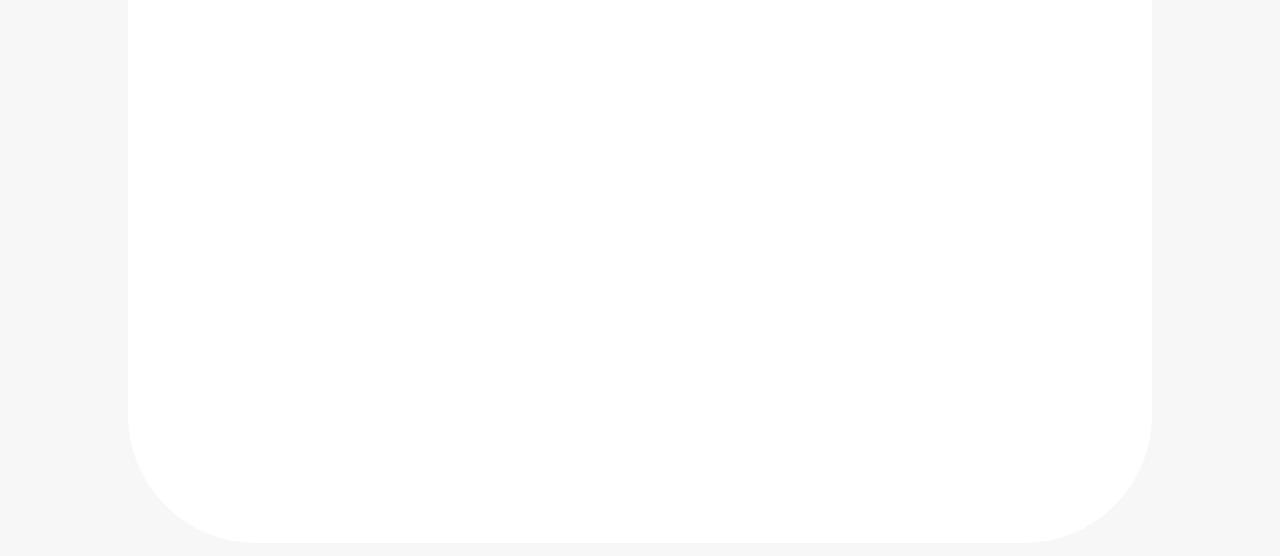
==== commit 97823170: "Add files via upload" ====
--- a/index.html
+++ b/index.html
@@ -272,7 +272,8 @@
 
       <!-- блок 10 -->
       <div class="block10">
-        <img src="./img/гиф.gif" alt="">
+        <video loop="" autoplay="" height="100%" width="100% "id="vid-2">
+          <source type="video/mp4; codecs=&quot;avc1.42E01E, mp4a.40.2&quot;" src="https://attachments.are.na/28908692/855e7ac0a4aef697b478b9fe59590cce.mp4?1718960557"></video>
       </div>
 
       <!-- footer -->
